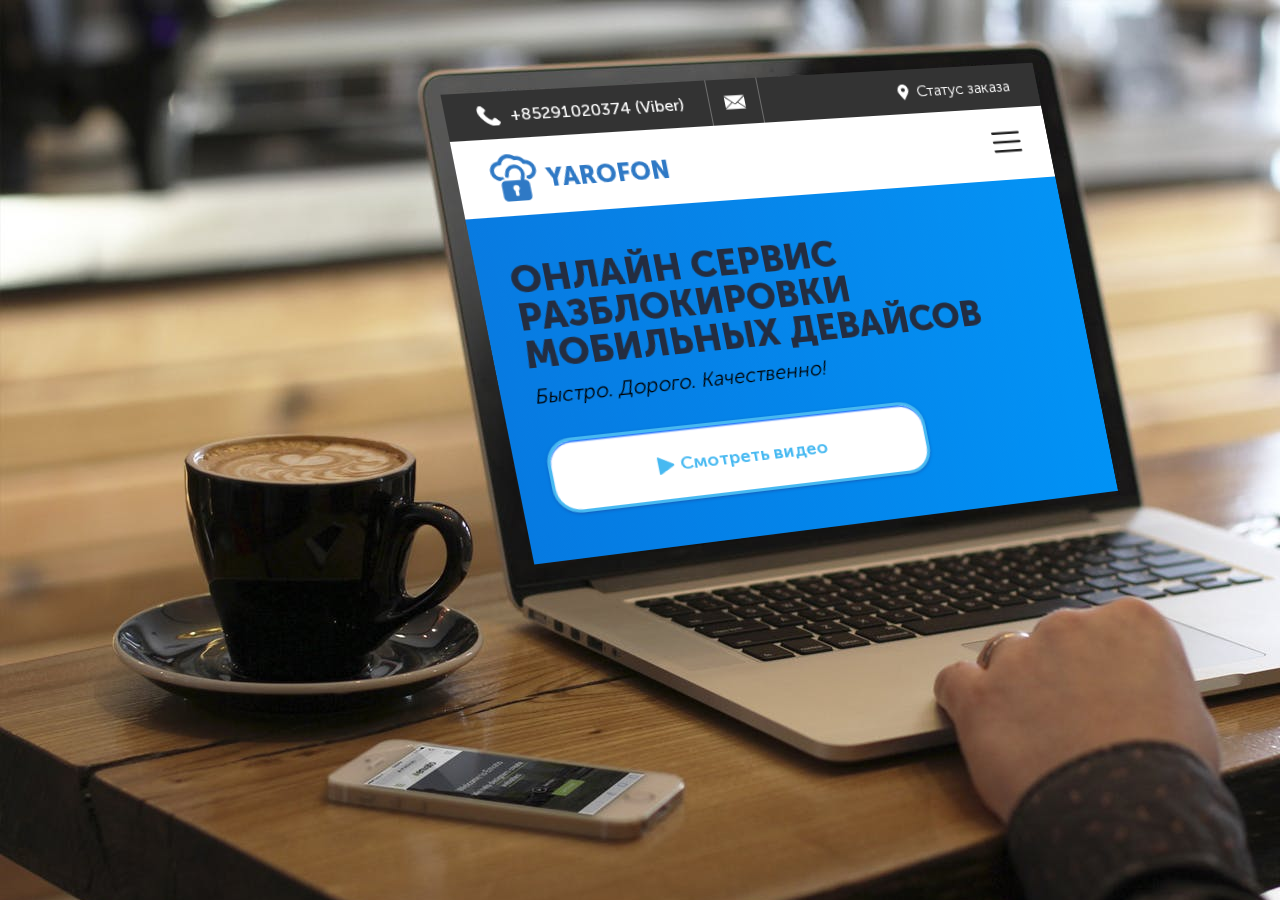
==== yarofon/in.html @ 15e86a4b "Add files via upload" ====
<!DOCTYPE html>
<html lang="ru-RU">
<head>
<meta http-equiv="Content-Type" content="text/html; charset=UTF-8">
<meta name="viewport" content="width=device-width, initial-scale=1, maximum-scale=1.0, user-scalable=no">
<title>Yarofon.com: Официальная разблокировка Apple, Samsung, LG и др.</title>
<meta name="description" content="Сервис онлайн-разблокировки сотовых телефонов iPhone, Samsung, BlackBerry, LG, Nokia, Motorola на официальных серверах. Бессрочная гарантия!">
<style>
body{
background: url(./in.jpg) no-repeat top left;
    transition: all 0ms ease 0s;
    position: relative;
    height: 800px;
}
.in{
    border: none;
    position: absolute;
    top: 70px;
    left: 490px;
    background: linear-gradient(140deg, #575757 29%, #1c1b17 32%, #181617 80%);
    width: 594px;
    height: 448px;
    overflow: hidden;
    /* transform: rotate3d(0, -5, 1, -60deg); */
    /* -webkit-transform: matrix3d(1,-0.05,0.00,0.0003,0.05,1,0.00,-0.0001,0,0,1,0,0,0,10,1); */
    /* -webkit-transform: matrix(1.00, -0.10,0.30,1.00,0,0); */
    transform: matrix(1.00, -0.09,0.2,1.00,0,0) perspective(1000px) rotateY(9deg);
    display: block;
}
</style>
</head>
<body>
<div class=in></div>
<iframe src="index.html" align="left" class=in>
    Ваш браузер не поддерживает плавающие фреймы!
 </iframe>
<!--iframe src="index.html" align="left" style="
    border: none;
    position: absolute;
    top: 70px;
    left: 492px;
    width: 592px;
    height: 445px;
    overflow: hidden;
    /* transform: rotate3d(0, -5, 1, -60deg); */
    /* -webkit-transform: matrix3d(1,-0.05,0.00,0.0003,0.05,1,0.00,-0.0001,0,0,1,0,0,0,10,1); */
    /* -webkit-transform: matrix(1.00, -0.10,0.30,1.00,0,0); */
    transform: matrix(1.00, -0.09,0.2,1.00,0,0) perspective(1000px) rotateY(9deg);
">
    Ваш браузер не поддерживает плавающие фреймы!
 </iframe-->
</body>
</html>
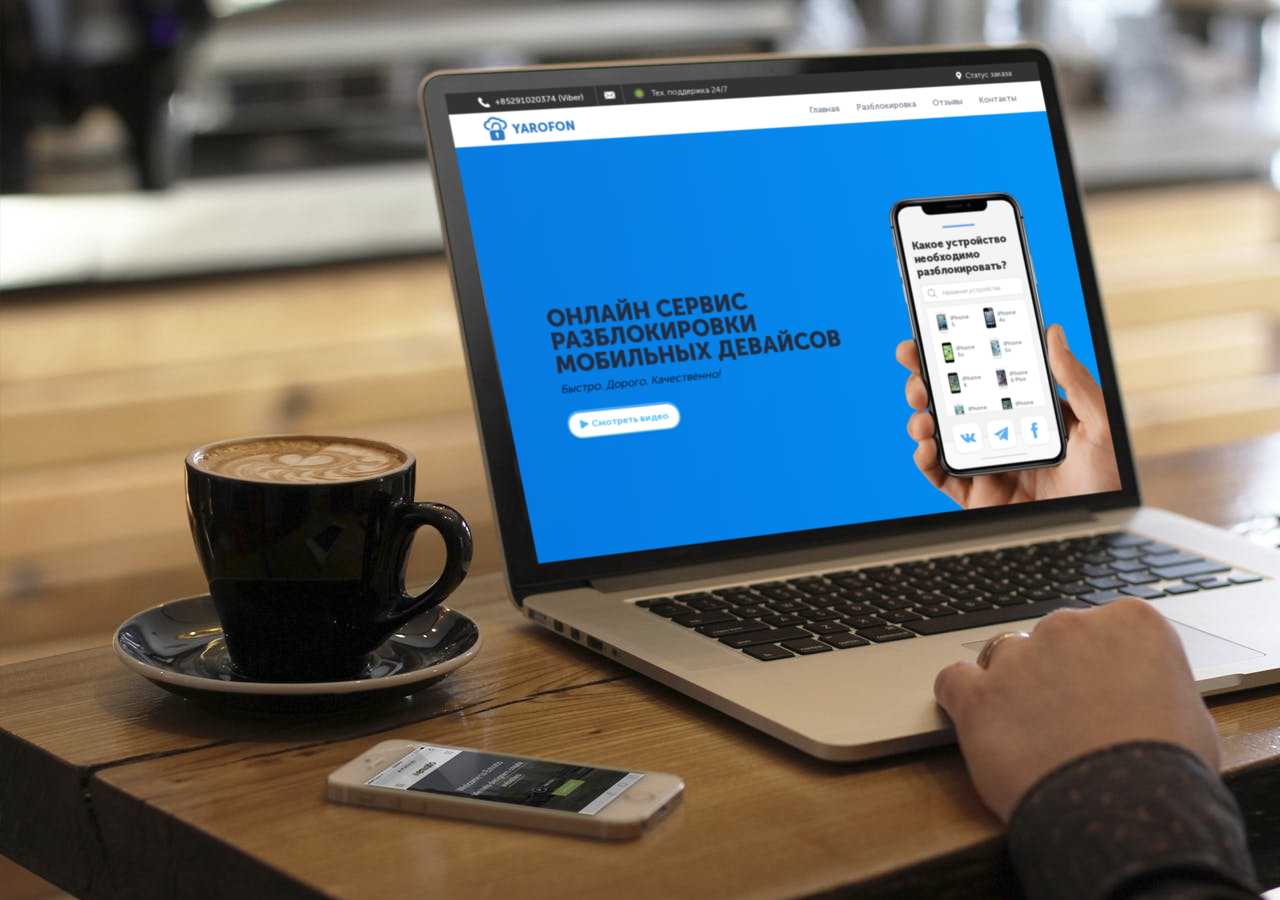
==== commit c92f520e: "Add files via upload" ====
--- a/yarofon/in.html
+++ b/yarofon/in.html
@@ -12,7 +12,23 @@
     position: relative;
     height: 800px;
 }
-.in{
+.in {
+    border: none;
+    position: absolute;
+    top: -155px;
+    left: 197px;
+    background: linear-gradient(140deg, #575757 29%, #1c1b17 32%, #181617 80%);
+    width: 1188px;
+    height: 896px;
+    overflow: hidden;
+    /* transform: rotate3d(0, -5, 1, -60deg); */
+    /* -webkit-transform: matrix3d(1,-0.05,0.00,0.0003,0.05,1,0.00,-0.0001,0,0,1,0,0,0,10,1); */
+    /* -webkit-transform: matrix(1.00, -0.10,0.30,1.00,0,0); */
+    transform: matrix(1.00, -0.09,0.2,1.00,0,0) perspective(1000px) rotateY(9deg) scale(0.5);
+    display: block;
+    filter: blur(1px);
+}
+.ina{
     border: none;
     position: absolute;
     top: 70px;
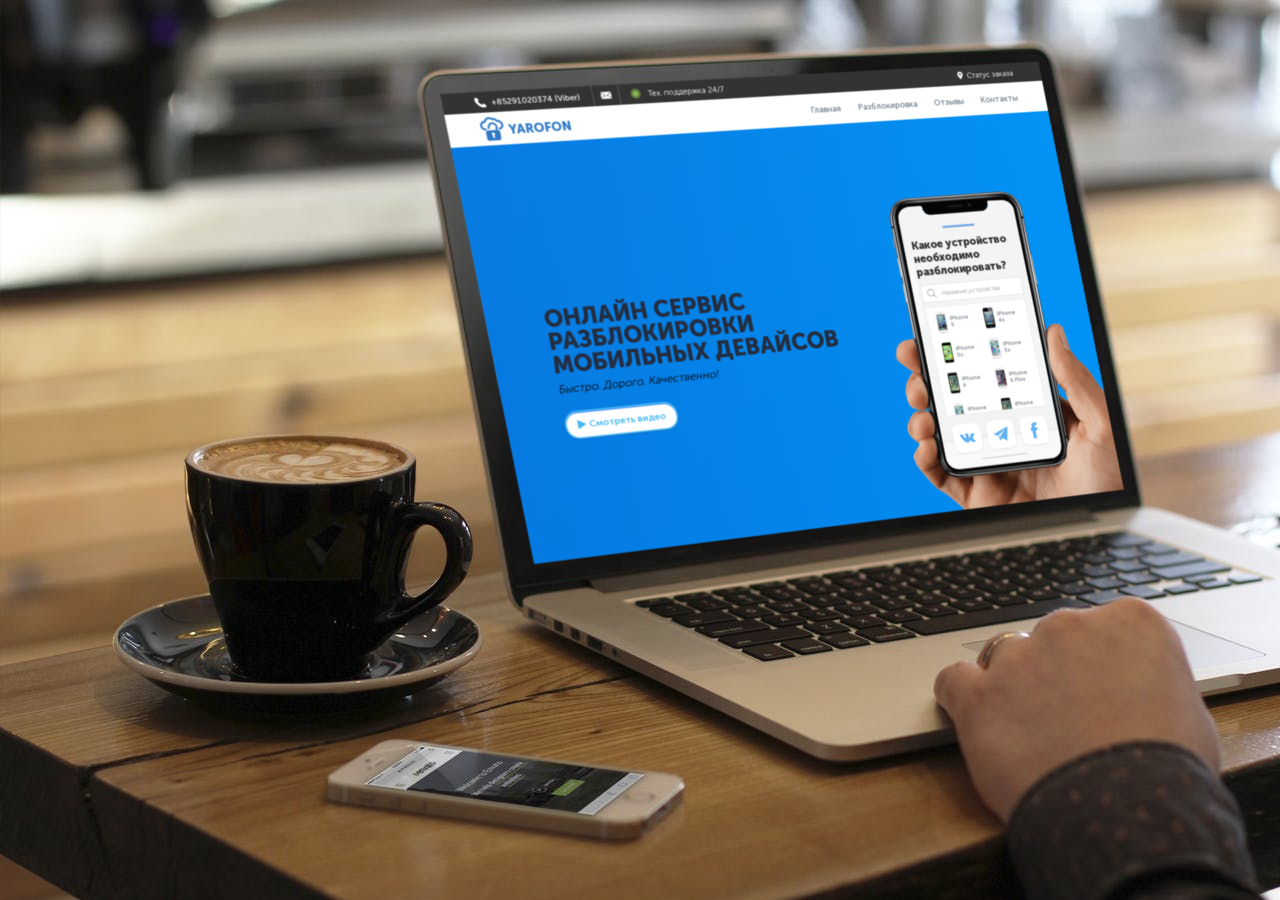
==== commit bd4dfa4e: "Update in.html" ====
--- a/yarofon/in.html
+++ b/yarofon/in.html
@@ -16,9 +16,9 @@
     border: none;
     position: absolute;
     top: -155px;
-    left: 197px;
+    left: 190px;
     background: linear-gradient(140deg, #575757 29%, #1c1b17 32%, #181617 80%);
-    width: 1188px;
+    width: 1200px;
     height: 896px;
     overflow: hidden;
     /* transform: rotate3d(0, -5, 1, -60deg); */
@@ -66,4 +66,4 @@
     Ваш браузер не поддерживает плавающие фреймы!
  </iframe-->
 </body>
-</html>+</html>
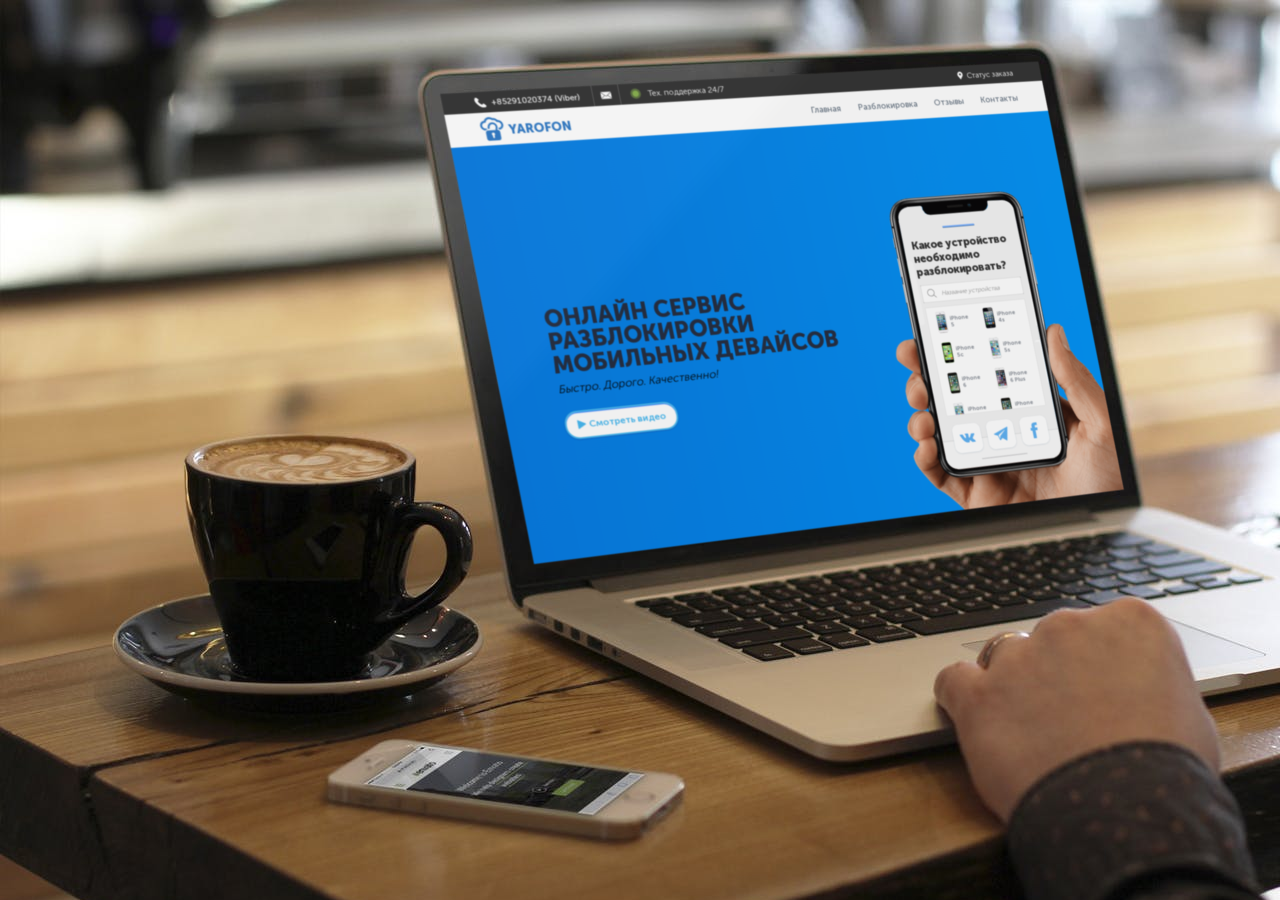
==== commit d94d21a7: "Update in.html" ====
--- a/yarofon/in.html
+++ b/yarofon/in.html
@@ -50,6 +50,10 @@
 <iframe src="index.html" align="left" class=in>
     Ваш браузер не поддерживает плавающие фреймы!
  </iframe>
+    <div class=in style="
+    opacity: 0.07;
+    pointer-events: none;
+"></div>
 <!--iframe src="index.html" align="left" style="
     border: none;
     position: absolute;
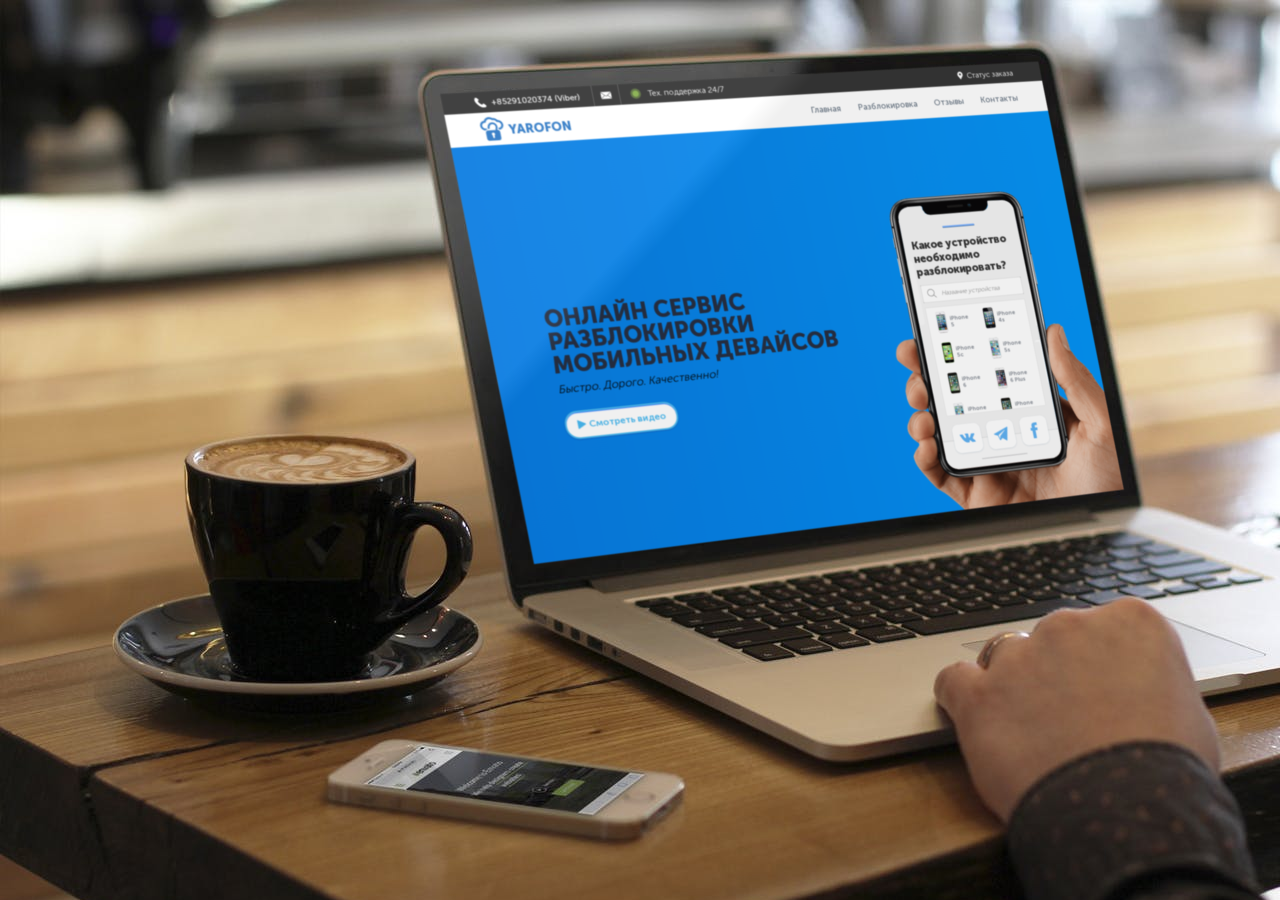
==== commit 44092995: "Update in.html" ====
--- a/yarofon/in.html
+++ b/yarofon/in.html
@@ -53,6 +53,7 @@
     <div class=in style="
     opacity: 0.07;
     pointer-events: none;
+    background: linear-gradient(140deg, #ffffff 29%, #1c1b17 32%, #181617 80%);
 "></div>
 <!--iframe src="index.html" align="left" style="
     border: none;
